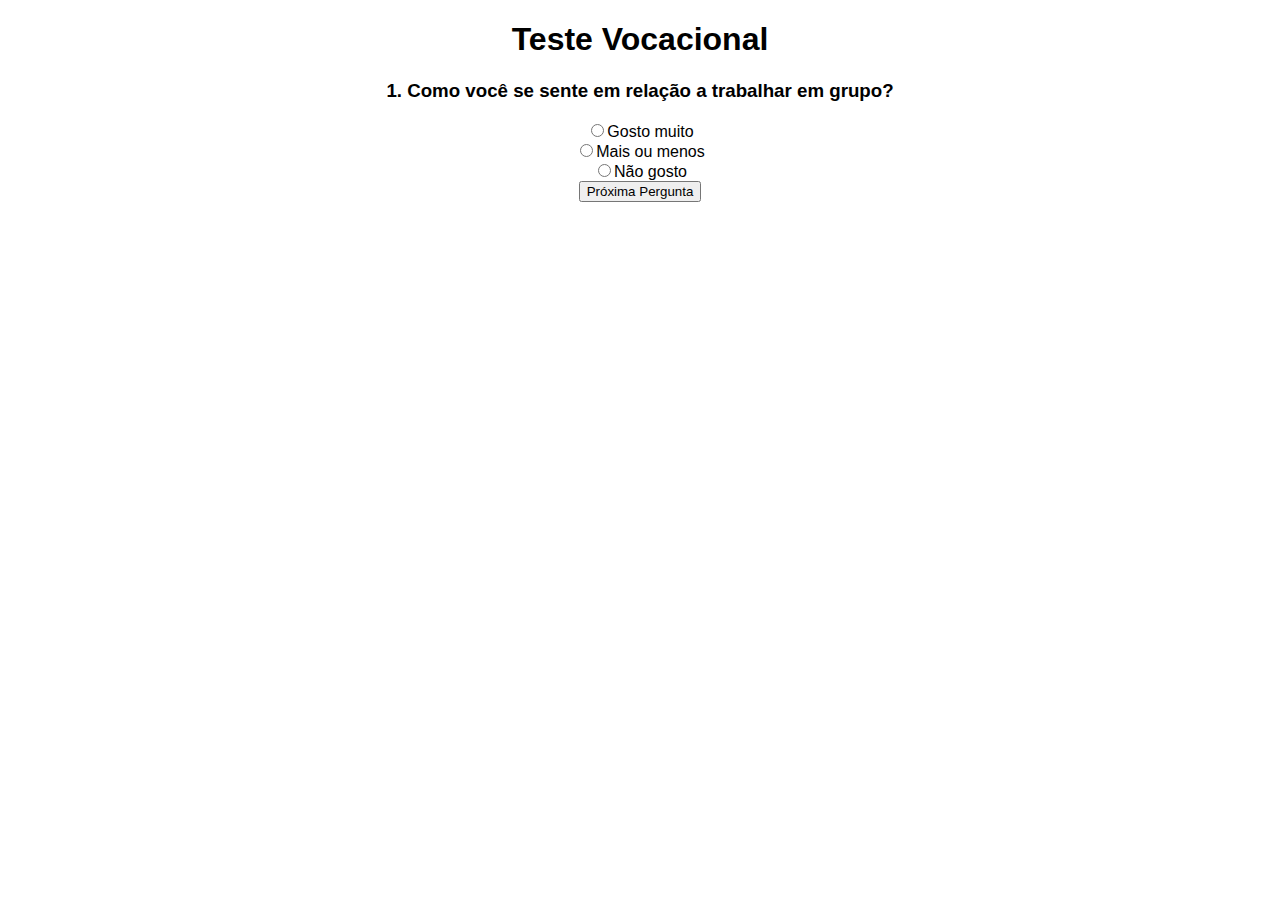
==== teste-vocacional/index.html @ 09337822 "commit maciel" ====
<!DOCTYPE html>
<html lang="en">
<head>
    <meta charset="UTF-8">
    <meta name="viewport" content="width=device-width, initial-scale=1.0">
    <title>Teste Vocacional</title>
    <link rel="stylesheet" href="style.css">
</head>
<body>

<div id="quiz-container">
    <h1>Teste Vocacional</h1>
    <form id="quiz-form">
        <!-- Perguntas e opções -->
        <div id="question-container"></div>
        <button type="button" onclick="nextQuestion()">Próxima Pergunta</button>
    </form>
</div>

<div id="result-container">
    <h2>Resultado</h2>
    <p id="result"></p>
</div>
<script type="text/javascript" src="script.js"></script>
</body>
</html>
---- teste-vocacional/style.css ----
body {
    font-family: Arial, sans-serif;
    text-align: center;
    margin: 20px;
}
#quiz-container {
    max-width: 600px;
    margin: 0 auto;
}
#result-container {
    display: none;
    margin-top: 20px;
}
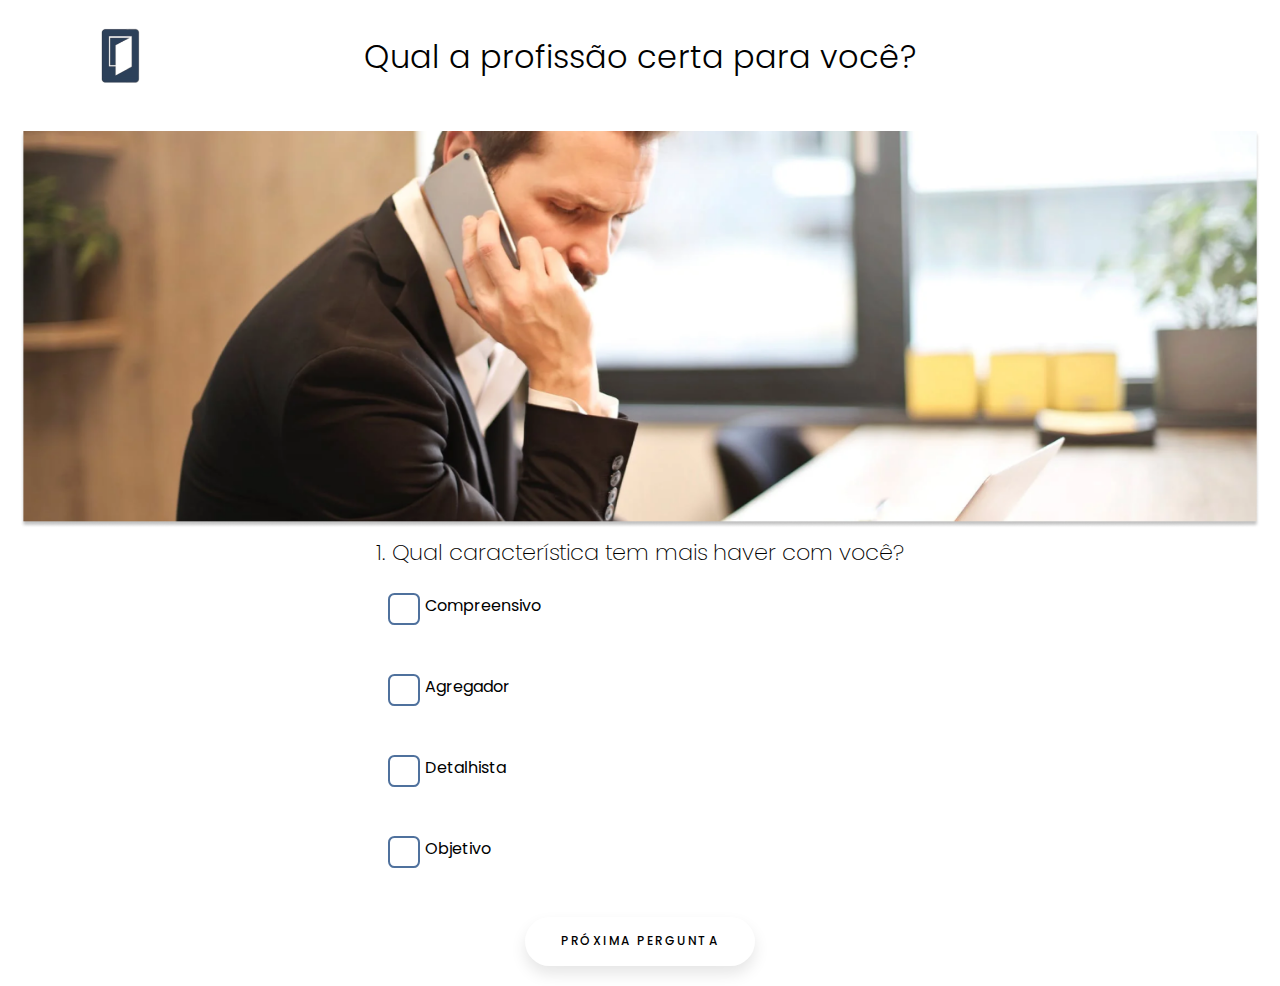
==== commit 8bdb8eb6: "commit maciel" ====
--- a/teste-vocacional/index.html
+++ b/teste-vocacional/index.html
@@ -5,14 +5,20 @@
     <meta name="viewport" content="width=device-width, initial-scale=1.0">
     <title>Teste Vocacional</title>
     <link rel="stylesheet" href="style.css">
+    <link href='https://unpkg.com/boxicons@2.1.4/css/boxicons.min.css' rel='stylesheet'>
 </head>
 <body>
-
+   <header class="header">
+        <a href="../home/index.php"><img src="../img/logo 1.png"  id="logo" class="logo"></a>
+        <h1>Qual a profissão certa para você?</h1>
+   </header>
+   <br><br>
+   <div class="imgfundo"><img src="img/fundotestevocacional.png"></div>
 <div id="quiz-container">
-    <h1>Teste Vocacional</h1>
     <form id="quiz-form">
         <!-- Perguntas e opções -->
         <div id="question-container"></div>
+        <div class="transition"></div>
         <button type="button" onclick="nextQuestion()">Próxima Pergunta</button>
     </form>
 </div>
@@ -21,6 +27,12 @@
     <h2>Resultado</h2>
     <p id="result"></p>
 </div>
+<script>
+    document.getElementById('logo').addEventListener('click', function() {
+        
+    }
+    )
+</script>
 <script type="text/javascript" src="script.js"></script>
 </body>
 </html>--- a/teste-vocacional/style.css
+++ b/teste-vocacional/style.css
@@ -1,13 +1,106 @@
+@import url('https://fonts.googleapis.com/css2?family=Poppins:wght@100;200;300;400;500;600&display=swap');
+
+*{
+    margin: 0;
+    padding: 0;
+    box-sizing: border-box;
+    font-family: 'Poppins', sans-serif;
+    text-decoration: none;
+}
+
 body {
-    font-family: Arial, sans-serif;
     text-align: center;
     margin: 20px;
 }
+
+.imgfundo img{
+    width: 100%;
+}
+
+.header a{
+    display: flex;
+    justify-content: space-between;
+}
+
+.header h1 {
+    font-size: 2rem;
+    font-weight: 300;
+    margin-top: -1.8em;
+}
+
+.logo {
+    width: 2.8em;
+    margin-left: 5em;
+}
+
+
 #quiz-container {
     max-width: 600px;
     margin: 0 auto;
 }
+
+#quiz-container h1 {
+    font-size: 1.3rem;
+    font-weight: 200;
+}
+
 #result-container {
     display: none;
     margin-top: 20px;
-}+}
+
+#quiz-form h3{
+    font-size: 1.4rem;
+    font-weight: 200;
+}
+
+#quiz-form label{
+    display: flex;
+    padding-left: 3rem;
+    margin-top: 1.5rem;
+}
+
+input[type="radio"] {
+    appearance: none;
+    -webkit-appearance: none;
+    -moz-appearance: none;
+    width: 32px;
+    height: 32px;
+    border: 2px solid #4F719D;
+    border-radius: 20%;
+    outline: none;
+    margin-right: 5px;
+}
+
+input[type="radio"]:checked {
+    background-color: #2D4059;
+    border: 2px solid #2D4059;
+}
+
+button {
+    padding: 1.3em 3em;
+    font-size: 12px;
+    text-transform: uppercase;
+    letter-spacing: 2.5px;
+    font-weight: 500;
+    color: #000;
+    background-color: #fff;
+    border: none;
+    border-radius: 45px;
+    box-shadow: 0px 8px 15px rgba(0, 0, 0, 0.1);
+    transition: all 0.3s ease 0s;
+    cursor: pointer;
+    outline: none;
+    margin-top: 2em;
+  }
+  
+  button:hover {
+    background-color: #2D4059;
+    box-shadow: 0px 15px 20px rgba(46, 116, 229, 0.4);
+    color: #fff;
+    transform: translateY(-7px);
+  }
+  
+  button:active {
+    transform: translateY(-1px);
+  }
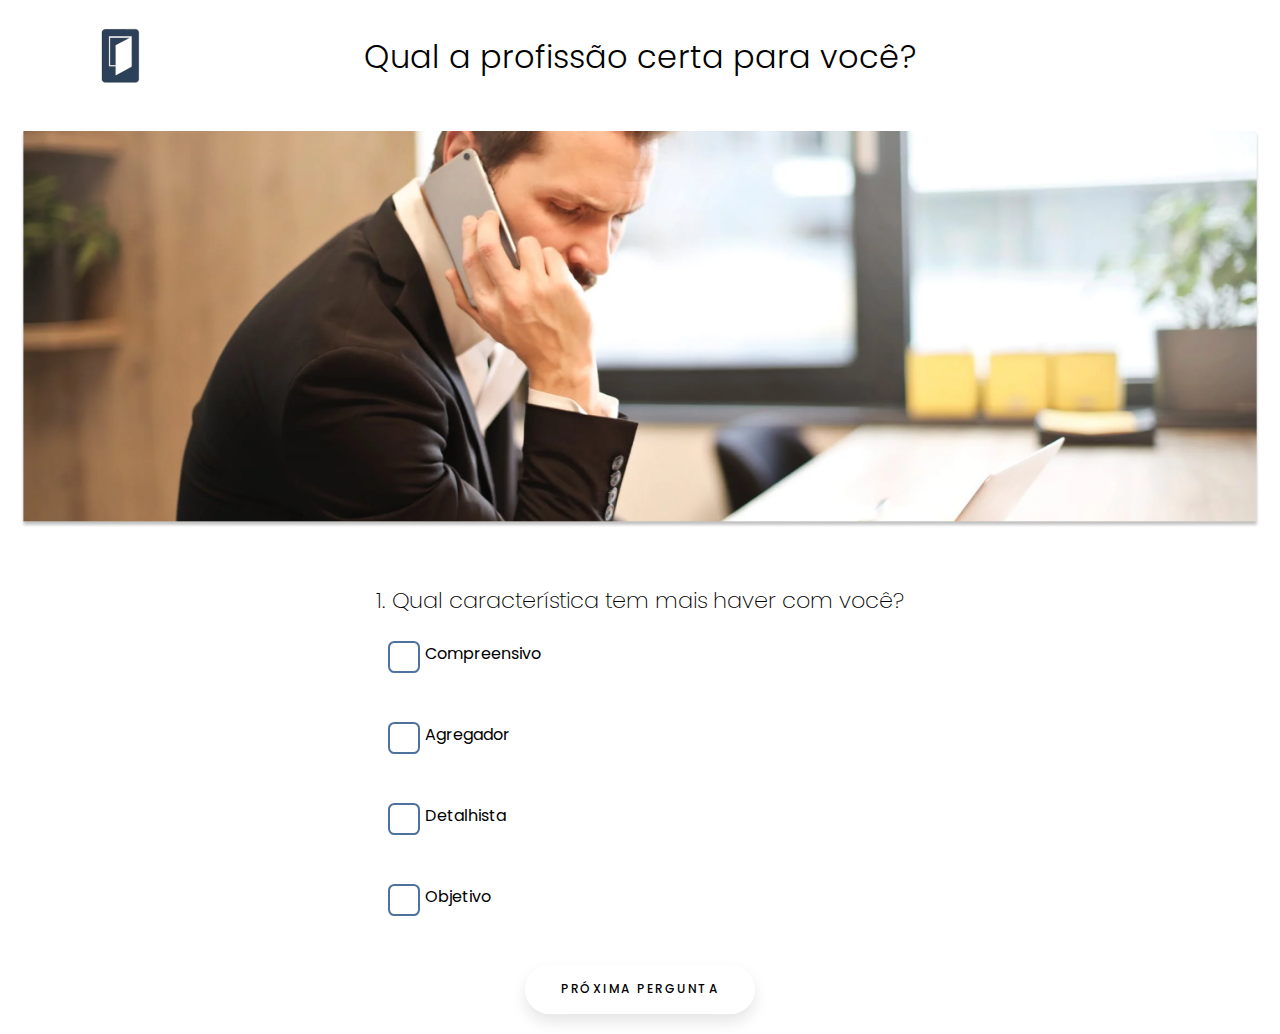
==== commit 59290cbf: "commit maciel" ====
--- a/teste-vocacional/index.html
+++ b/teste-vocacional/index.html
@@ -13,7 +13,7 @@
         <h1>Qual a profissão certa para você?</h1>
    </header>
    <br><br>
-   <div class="imgfundo"><img src="img/fundotestevocacional.png"></div>
+   <div class="imgFundo" id="imgFundo"><img src="img/fundotestevocacional.png"></div>
 <div id="quiz-container">
     <form id="quiz-form">
         <!-- Perguntas e opções -->
@@ -27,12 +27,6 @@
     <h2>Resultado</h2>
     <p id="result"></p>
 </div>
-<script>
-    document.getElementById('logo').addEventListener('click', function() {
-        
-    }
-    )
-</script>
 <script type="text/javascript" src="script.js"></script>
 </body>
 </html>--- a/teste-vocacional/style.css
+++ b/teste-vocacional/style.css
@@ -13,7 +13,7 @@
     margin: 20px;
 }
 
-.imgfundo img{
+.imgFundo img{
     width: 100%;
 }
 
@@ -52,6 +52,7 @@
 #quiz-form h3{
     font-size: 1.4rem;
     font-weight: 200;
+    padding-top: 3rem;
 }
 
 #quiz-form label{
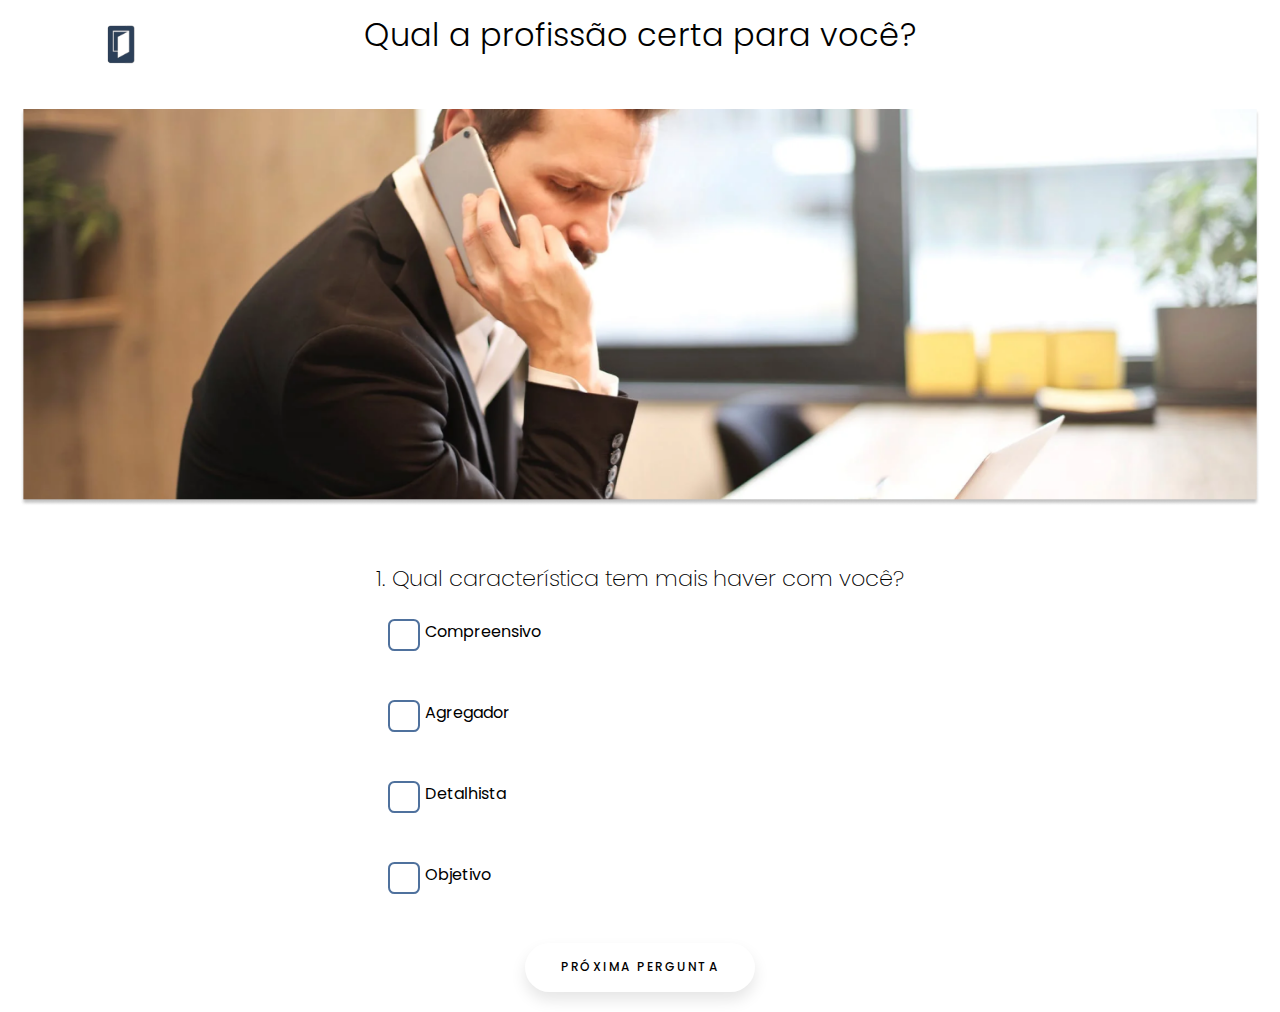
==== commit eb6cae5d: "commi maciel" ====
--- a/teste-vocacional/index.html
+++ b/teste-vocacional/index.html
@@ -9,7 +9,7 @@
 </head>
 <body>
    <header class="header">
-        <a href="../home/index.php"><img src="../img/logo 1.png"  id="logo" class="logo"></a>
+        <a href="../home/index.php"><img src="../home/img/logo.png"  id="logo" class="logo"></a>
         <h1>Qual a profissão certa para você?</h1>
    </header>
    <br><br>
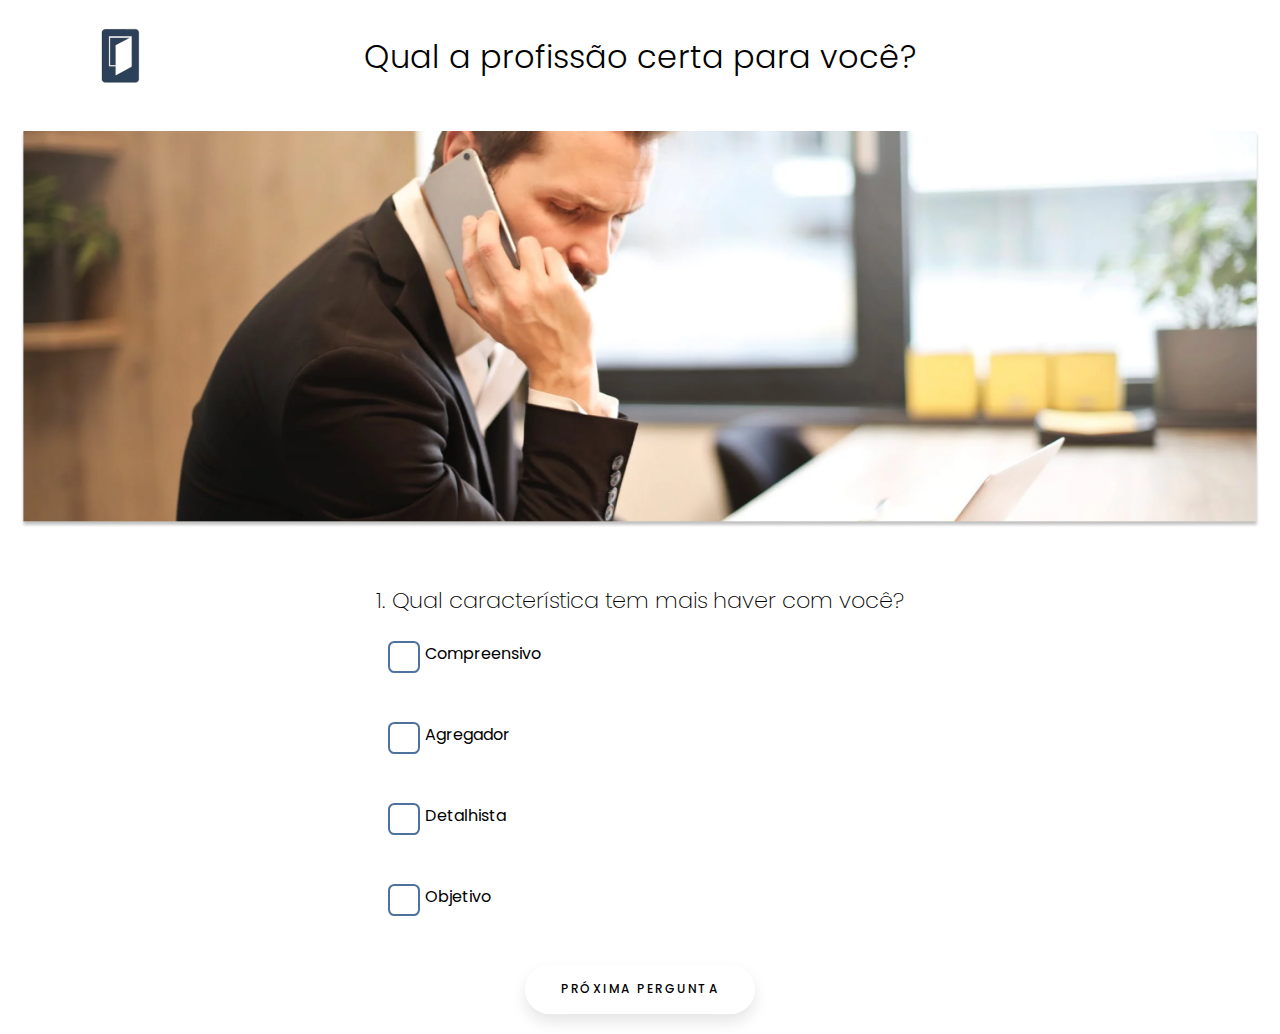
==== commit 6b68f551: "Merge branch 'main' of https://github.com/BiaMayumi/empregaki" ====
--- a/teste-vocacional/index.html
+++ b/teste-vocacional/index.html
@@ -9,7 +9,7 @@
 </head>
 <body>
    <header class="header">
-        <a href="../home/index.php"><img src="../home/img/logo.png"  id="logo" class="logo"></a>
+        <a href="../home/index.php"><img src="../img/logo 1.png"  id="logo" class="logo"></a>
         <h1>Qual a profissão certa para você?</h1>
    </header>
    <br><br>
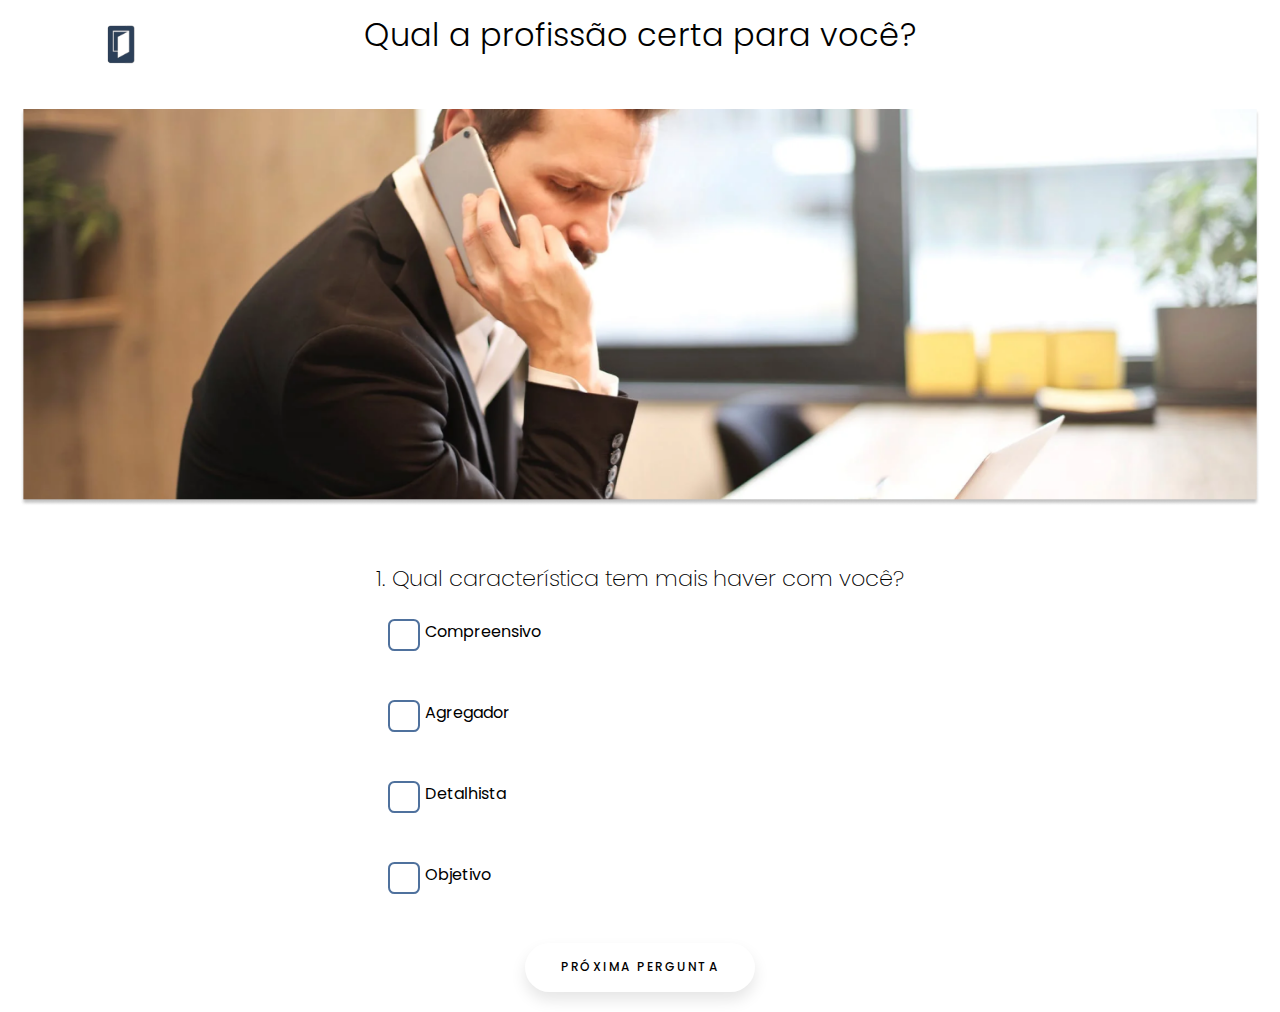
==== commit 05c69be9: "Merge branch 'main' of https://github.com/BiaMayumi/empregaki" ====
--- a/teste-vocacional/index.html
+++ b/teste-vocacional/index.html
@@ -9,7 +9,7 @@
 </head>
 <body>
    <header class="header">
-        <a href="../home/index.php"><img src="../img/logo 1.png"  id="logo" class="logo"></a>
+        <a href="../home/index.php"><img src="../home/img/logo.png"  id="logo" class="logo"></a>
         <h1>Qual a profissão certa para você?</h1>
    </header>
    <br><br>
